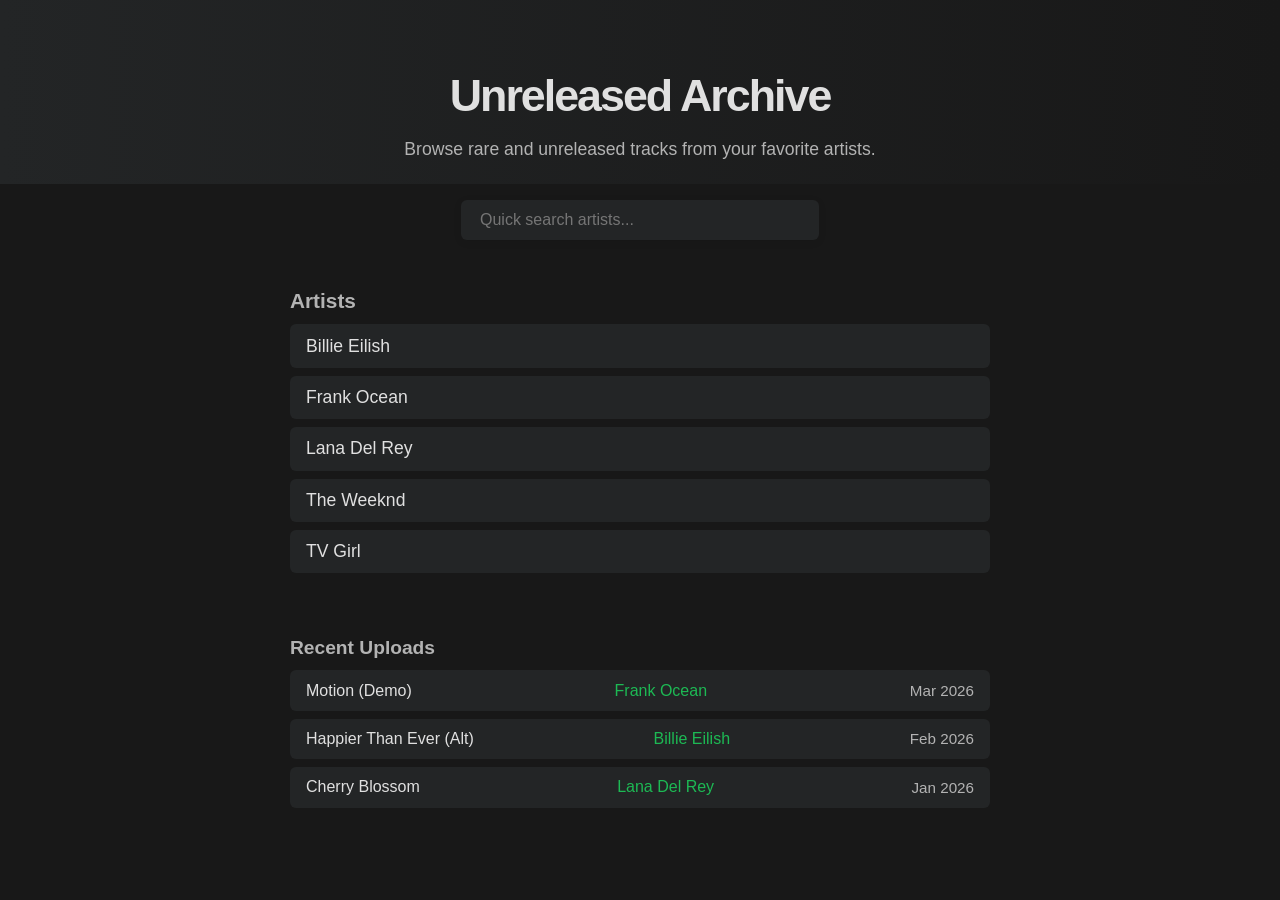
==== index.html @ 892cf3d7 "site build" ====
<!DOCTYPE html>
<html lang="en">
<head>
  <meta charset="UTF-8">
  <meta name="viewport" content="width=device-width, initial-scale=1.0">
  <title>Unreleased Archive</title>
  <link rel="stylesheet" href="assets/css/styles.css">
</head>
<body class="dark-theme">
  <header class="hero-header">
    <h1>Unreleased Archive</h1>
    <p class="site-desc">Browse rare and unreleased tracks from your favorite artists.</p>
  </header>
  <section class="search-section">
    <input type="text" id="artist-search" placeholder="Quick search artists..." autocomplete="off">
  </section>
  <section class="artists-list">
    <h2>Artists</h2>
    <div id="artists-rows">
      <a href="artists/billie-eilish.html" class="artist-row">Billie Eilish</a>
      <a href="artists/frank-ocean.html" class="artist-row">Frank Ocean</a>
      <a href="artists/lana-del-rey.html" class="artist-row">Lana Del Rey</a>
      <a href="artists/the-weeknd.html" class="artist-row">The Weeknd</a>
      <a href="artists/tv-girl.html" class="artist-row">TV Girl</a>
    </div>
  </section>
  <section class="recent-uploads">
    <h2>Recent Uploads</h2>
    <div class="recent-tracks">
      <div class="recent-track">
        <span class="track-title">Motion (Demo)</span>
        <span class="track-artist">Frank Ocean</span>
        <span class="track-date">Mar 2026</span>
      </div>
      <div class="recent-track">
        <span class="track-title">Happier Than Ever (Alt)</span>
        <span class="track-artist">Billie Eilish</span>
        <span class="track-date">Feb 2026</span>
      </div>
      <div class="recent-track">
        <span class="track-title">Cherry Blossom</span>
        <span class="track-artist">Lana Del Rey</span>
        <span class="track-date">Jan 2026</span>
      </div>
    </div>
  </section>
  <script src="assets/js/main.js"></script>
</body>
</html>
---- assets/css/styles.css ----
body.dark-theme {
  background: #181818;
  color: #e0e0e0;
  font-family: 'Inter', 'Segoe UI', Arial, sans-serif;
  margin: 0;
  min-height: 100vh;
}
.hero-header {
  padding: 2.5rem 1.5rem 1rem 1.5rem;
  background: linear-gradient(90deg, #232526 0%, #181818 100%);
  text-align: center;
}
.hero-header h1 {
  font-size: 2.8rem;
  font-weight: 700;
  letter-spacing: -2px;
  margin-bottom: 0.5rem;
}
.site-desc {
  font-size: 1.1rem;
  color: #b3b3b3;
  margin-bottom: 0.5rem;
}
.search-section {
  display: flex;
  justify-content: center;
  padding: 1rem 0;
}
#artist-search {
  background: #232526;
  color: #e0e0e0;
  border: none;
  border-radius: 6px;
  padding: 0.7rem 1.2rem;
  font-size: 1rem;
  width: 320px;
  outline: none;
  transition: box-shadow 0.2s;
  box-shadow: 0 2px 8px rgba(0,0,0,0.08);
}
#artist-search:focus {
  box-shadow: 0 0 0 2px #1db954;
}
.artists-list {
  max-width: 700px;
  margin: 0 auto;
  padding: 1rem 0 0 0;
}
.artists-list h2 {
  font-size: 1.3rem;
  margin-bottom: 0.7rem;
  color: #b3b3b3;
}
#artists-rows {
  display: grid;
  grid-template-columns: 1fr;
  gap: 0.5rem;
}
.artist-row {
  display: flex;
  align-items: center;
  padding: 0.7rem 1rem;
  background: #232526;
  border-radius: 6px;
  color: #e0e0e0;
  text-decoration: none;
  font-size: 1.1rem;
  transition: background 0.2s, transform 0.2s;
}
.artist-row:hover {
  background: #1db954;
  color: #181818;
  transform: scale(1.03);
}
.recent-uploads {
  max-width: 700px;
  margin: 2rem auto 0 auto;
  padding: 1rem 0;
}
.recent-uploads h2 {
  font-size: 1.2rem;
  color: #b3b3b3;
  margin-bottom: 0.7rem;
}
.recent-tracks {
  display: grid;
  grid-template-columns: 1fr;
  gap: 0.5rem;
}
.recent-track {
  display: flex;
  justify-content: space-between;
  align-items: center;
  background: #232526;
  border-radius: 6px;
  padding: 0.7rem 1rem;
  font-size: 1rem;
  color: #e0e0e0;
  transition: background 0.2s;
}
.recent-track:hover {
  background: #282828;
}
.track-title {
  font-weight: 500;
}
.track-artist {
  color: #1db954;
  font-weight: 400;
}
.track-date {
  color: #b3b3b3;
  font-size: 0.95rem;
}
@media (max-width: 600px) {
  .hero-header h1 {
    font-size: 2rem;
  }
  #artist-search {
    width: 100%;
/* Artist page styles */
.artist-header {
  padding: 2rem 1.5rem 1rem 1.5rem;
  background: linear-gradient(90deg, #232526 0%, #181818 100%);
  text-align: center;
}
.artist-header h1 {
  font-size: 2.2rem;
  font-weight: 700;
  margin-bottom: 0.5rem;
}
.back-link {
  color: #1db954;
  text-decoration: none;
  font-size: 1rem;
  margin-top: 0.5rem;
  display: inline-block;
  transition: color 0.2s;
}
.back-link:hover {
  color: #e0e0e0;
}
.discography-section {
  max-width: 800px;
  margin: 2rem auto 0 auto;
  padding: 1rem 0;
}
.discography-section h2 {
  font-size: 1.3rem;
  color: #b3b3b3;
  margin-bottom: 1rem;
}
.albums-list {
  display: grid;
  grid-template-columns: repeat(auto-fit, minmax(320px, 1fr));
  gap: 1.2rem;
}
.album-block {
  background: #232526;
  border-radius: 10px;
  display: flex;
  align-items: center;
  padding: 1rem;
  cursor: pointer;
  transition: background 0.2s, box-shadow 0.2s, transform 0.2s;
  box-shadow: 0 2px 8px rgba(0,0,0,0.08);
  position: relative;
}
.album-block:hover {
  background: #1db954;
  color: #181818;
  transform: scale(1.03);
}
.album-cover {
  width: 70px;
  height: 70px;
  object-fit: cover;
  border-radius: 8px;
  margin-right: 1.2rem;
  box-shadow: 0 2px 8px rgba(0,0,0,0.12);
}
.album-info {
  flex: 1;
  display: flex;
  flex-direction: column;
  gap: 0.2rem;
}
.album-title {
  font-size: 1.1rem;
  font-weight: 600;
}
.album-year {
  color: #b3b3b3;
  font-size: 0.98rem;
}
.album-tracks {
  color: #1db954;
  font-size: 0.98rem;
}
.tracklist {
  width: 100%;
  margin-top: 1rem;
  background: #181818;
  border-radius: 8px;
  box-shadow: 0 2px 8px rgba(0,0,0,0.08);
  padding: 0.7rem 0.5rem;
  animation: fadeIn 0.3s;
}
@keyframes fadeIn {
  from { opacity: 0; transform: translateY(-10px); }
  to { opacity: 1; transform: translateY(0); }
}
.tracklist-table {
  width: 100%;
  border-collapse: collapse;
  font-size: 1rem;
}
.tracklist-table th, .tracklist-table td {
  padding: 0.5rem 0.7rem;
  text-align: left;
}
.tracklist-table th {
  color: #b3b3b3;
  font-weight: 500;
}
.tracklist-table tr {
  transition: background 0.2s;
}
.tracklist-table tr:hover {
  background: #232526;
}
.play-btn {
  width: 28px;
  height: 28px;
  background: none;
  border: none;
  cursor: pointer;
  display: flex;
  align-items: center;
  justify-content: center;
  border-radius: 50%;
  transition: background 0.2s;
}
.play-btn::before {
  content: '';
  display: block;
  width: 0;
  height: 0;
  border-left: 16px solid #1db954;
  border-top: 10px solid transparent;
  border-bottom: 10px solid transparent;
}
.play-btn:hover {
  background: #1db954;
}
.play-btn:hover::before {
  border-left-color: #181818;
}
@media (max-width: 600px) {
  .albums-list {
    grid-template-columns: 1fr;
  }
  .album-block {
    flex-direction: column;
    align-items: flex-start;
    padding: 0.7rem;
  }
  .album-cover {
    margin-right: 0;
    margin-bottom: 0.7rem;
  }
}
    min-width: 0;
  }
  .artists-list, .recent-uploads {
    max-width: 98vw;
    padding: 0.5rem;
  }
}
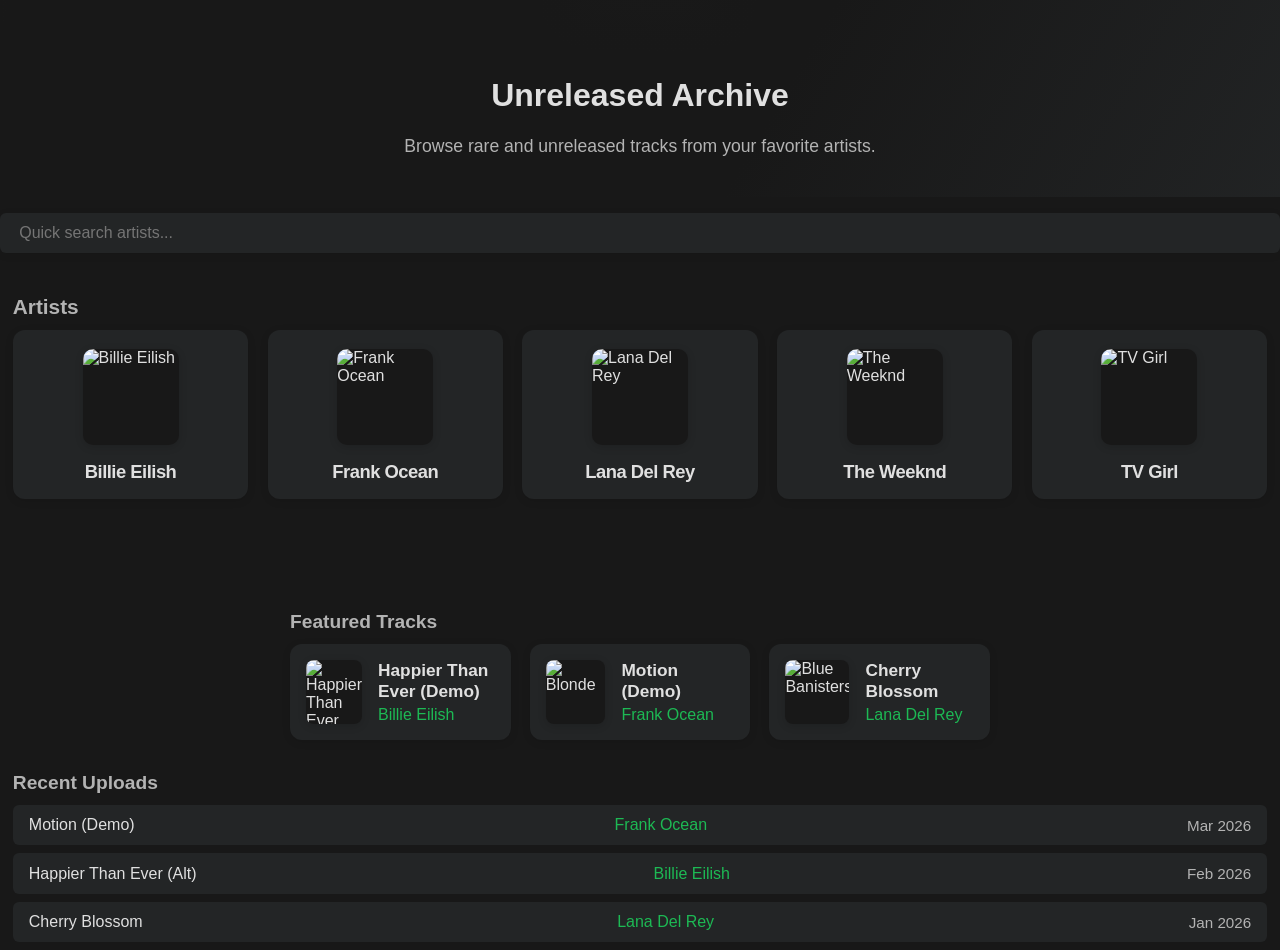
==== commit 9c10d670: "UI redesign" ====
--- a/index.html
+++ b/index.html
@@ -8,6 +8,10 @@
 </head>
 <body class="dark-theme">
   <header class="hero-header">
+    <div class="hero-bg">
+      <img src="https://images.unsplash.com/photo-1465101046530-73398c7f1d49?auto=format&fit=crop&w=1200&q=80" alt="Music Background" class="hero-img">
+      <div class="hero-gradient"></div>
+    </div>
     <h1>Unreleased Archive</h1>
     <p class="site-desc">Browse rare and unreleased tracks from your favorite artists.</p>
   </header>
@@ -16,15 +20,56 @@
   </section>
   <section class="artists-list">
     <h2>Artists</h2>
-    <div id="artists-rows">
-      <a href="artists/billie-eilish.html" class="artist-row">Billie Eilish</a>
-      <a href="artists/frank-ocean.html" class="artist-row">Frank Ocean</a>
-      <a href="artists/lana-del-rey.html" class="artist-row">Lana Del Rey</a>
-      <a href="artists/the-weeknd.html" class="artist-row">The Weeknd</a>
-      <a href="artists/tv-girl.html" class="artist-row">TV Girl</a>
+    <div class="artist-grid">
+      <a href="artists/billie-eilish.html" class="artist-card">
+        <img src="assets/images/artists/BE.jpg" alt="Billie Eilish" class="artist-thumb">
+        <span class="artist-name">Billie Eilish</span>
+      </a>
+      <a href="artists/frank-ocean.html" class="artist-card">
+        <img src="assets/images/artists/fo.jpg" alt="Frank Ocean" class="artist-thumb">
+        <span class="artist-name">Frank Ocean</span>
+      </a>
+      <a href="artists/lana-del-rey.html" class="artist-card">
+        <img src="assets/images/artists/ldr.jpg" alt="Lana Del Rey" class="artist-thumb">
+        <span class="artist-name">Lana Del Rey</span>
+      </a>
+      <a href="artists/the-weeknd.html" class="artist-card">
+        <img src="assets/images/artists/tw.jpg" alt="The Weeknd" class="artist-thumb">
+        <span class="artist-name">The Weeknd</span>
+      </a>
+      <a href="artists/tv-girl.html" class="artist-card">
+        <img src="assets/images/artists/tvg.jpg" alt="TV Girl" class="artist-thumb">
+        <span class="artist-name">TV Girl</span>
+      </a>
     </div>
   </section>
   <section class="recent-uploads">
+      <section class="featured-tracks">
+        <h2>Featured Tracks</h2>
+        <div class="featured-tracks-list">
+          <div class="featured-track">
+            <img src="https://upload.wikimedia.org/wikipedia/en/6/6e/Billie_Eilish_-_Happier_Than_Ever.png" alt="Happier Than Ever" class="featured-cover">
+            <div class="featured-info">
+              <span class="featured-title">Happier Than Ever (Demo)</span>
+              <span class="featured-artist">Billie Eilish</span>
+            </div>
+          </div>
+          <div class="featured-track">
+            <img src="https://upload.wikimedia.org/wikipedia/en/9/9a/Frank_Ocean_-_Blonde.png" alt="Blonde" class="featured-cover">
+            <div class="featured-info">
+              <span class="featured-title">Motion (Demo)</span>
+              <span class="featured-artist">Frank Ocean</span>
+            </div>
+          </div>
+          <div class="featured-track">
+            <img src="https://upload.wikimedia.org/wikipedia/en/7/7b/Lana_Del_Rey_-_Blue_Banisters.png" alt="Blue Banisters" class="featured-cover">
+            <div class="featured-info">
+              <span class="featured-title">Cherry Blossom</span>
+              <span class="featured-artist">Lana Del Rey</span>
+            </div>
+          </div>
+        </div>
+      </section>
     <h2>Recent Uploads</h2>
     <div class="recent-tracks">
       <div class="recent-track">
--- a/assets/css/styles.css
+++ b/assets/css/styles.css
@@ -6,9 +6,43 @@
   min-height: 100vh;
 }
 .hero-header {
-  padding: 2.5rem 1.5rem 1rem 1.5rem;
-  background: linear-gradient(90deg, #232526 0%, #181818 100%);
+  position: relative;
+  padding: 3.5rem 1.5rem 2rem 1.5rem;
   text-align: center;
+  overflow: hidden;
+}
+.hero-bg {
+  position: absolute;
+  top: 0;
+  left: 0;
+  width: 100%;
+  height: 100%;
+  z-index: 0;
+  overflow: hidden;
+}
+.hero-img {
+  width: 100%;
+  height: 100%;
+  object-fit: cover;
+  filter: blur(18px) brightness(0.7);
+  transform: scale(1.08);
+  position: absolute;
+  top: 0;
+  left: 0;
+}
+.hero-gradient {
+  position: absolute;
+  top: 0;
+  left: 0;
+  width: 100%;
+  height: 100%;
+  background: linear-gradient(120deg, rgba(24,24,24,0.92) 60%, rgba(35,37,38,0.85) 100%);
+  z-index: 1;
+}
+.hero-header h1, .hero-header .site-desc {
+  position: relative;
+  z-index: 2;
+}
 }
 .hero-header h1 {
   font-size: 2.8rem;
@@ -51,28 +85,117 @@
   margin-bottom: 0.7rem;
   color: #b3b3b3;
 }
-#artists-rows {
+/* Artist grid redesign */
+.artist-grid {
   display: grid;
-  grid-template-columns: 1fr;
-  gap: 0.5rem;
-}
-.artist-row {
-  display: flex;
+  grid-template-columns: repeat(auto-fit, minmax(220px, 1fr));
+  gap: 1.2rem;
+  margin-top: 0.5rem;
+}
+.artist-card {
+  display: flex;
+  flex-direction: column;
   align-items: center;
-  padding: 0.7rem 1rem;
   background: #232526;
-  border-radius: 6px;
-  color: #e0e0e0;
+  border-radius: 12px;
   text-decoration: none;
-  font-size: 1.1rem;
-  transition: background 0.2s, transform 0.2s;
-}
-.artist-row:hover {
+  color: #e0e0e0;
+  padding: 1.2rem 0.7rem 1rem 0.7rem;
+  box-shadow: 0 2px 8px rgba(0,0,0,0.10);
+  transition: background 0.2s, transform 0.2s, box-shadow 0.2s;
+  cursor: pointer;
+}
+.artist-card:hover {
   background: #1db954;
   color: #181818;
-  transform: scale(1.03);
+  transform: translateY(-4px) scale(1.04);
+  box-shadow: 0 6px 18px rgba(29,185,84,0.12);
+}
+.artist-thumb {
+  width: 96px;
+  height: 96px;
+  object-fit: cover;
+  border-radius: 10px;
+  margin-bottom: 0.8rem;
+  box-shadow: 0 2px 8px rgba(0,0,0,0.14);
+  background: #181818;
+}
+.artist-name {
+  font-size: 1.15rem;
+  font-weight: 600;
+  letter-spacing: -0.5px;
+  margin-top: 0.2rem;
+  text-align: center;
+  color: inherit;
 }
 .recent-uploads {
+  .featured-tracks {
+    max-width: 700px;
+    margin: 2rem auto 0 auto;
+    padding: 1rem 0;
+  }
+  .featured-tracks h2 {
+    font-size: 1.2rem;
+    color: #b3b3b3;
+    margin-bottom: 0.7rem;
+  }
+  .featured-tracks-list {
+    display: grid;
+    grid-template-columns: repeat(auto-fit, minmax(220px, 1fr));
+    gap: 1.2rem;
+  }
+  .featured-track {
+    display: flex;
+    align-items: center;
+    background: #232526;
+    border-radius: 12px;
+    padding: 1rem;
+    box-shadow: 0 2px 8px rgba(0,0,0,0.10);
+    transition: background 0.2s, box-shadow 0.2s;
+  }
+  .featured-track:hover {
+    background: #1db954;
+    color: #181818;
+    box-shadow: 0 6px 18px rgba(29,185,84,0.12);
+  }
+  .featured-cover {
+    width: 64px;
+    height: 64px;
+    object-fit: cover;
+    border-radius: 8px;
+    margin-right: 1rem;
+    box-shadow: 0 2px 8px rgba(0,0,0,0.14);
+    background: #181818;
+  }
+  .featured-info {
+    display: flex;
+    flex-direction: column;
+    gap: 0.2rem;
+  }
+  .featured-title {
+    font-size: 1.08rem;
+    font-weight: 600;
+    color: #e0e0e0;
+  }
+  .featured-artist {
+    font-size: 1rem;
+    color: #1db954;
+    font-weight: 500;
+  }
+  @media (max-width: 600px) {
+    .featured-tracks-list {
+      grid-template-columns: 1fr;
+      gap: 0.7rem;
+    }
+    .featured-track {
+      padding: 0.8rem 0.5rem 0.7rem 0.5rem;
+    }
+    .featured-cover {
+      width: 48px;
+      height: 48px;
+      margin-right: 0.7rem;
+    }
+  }
   max-width: 700px;
   margin: 2rem auto 0 auto;
   padding: 1rem 0;
@@ -113,6 +236,18 @@
   font-size: 0.95rem;
 }
 @media (max-width: 600px) {
+    .artist-grid {
+      grid-template-columns: 1fr;
+      gap: 0.7rem;
+    }
+    .artist-card {
+      padding: 0.8rem 0.5rem 0.7rem 0.5rem;
+    }
+    .artist-thumb {
+      width: 72px;
+      height: 72px;
+    }
+  }
   .hero-header h1 {
     font-size: 2rem;
   }
@@ -152,59 +287,73 @@
 }
 .albums-list {
   display: grid;
-  grid-template-columns: repeat(auto-fit, minmax(320px, 1fr));
-  gap: 1.2rem;
+  grid-template-columns: repeat(auto-fit, minmax(260px, 1fr));
+  gap: 1.5rem;
+  margin-top: 1.2rem;
 }
 .album-block {
   background: #232526;
-  border-radius: 10px;
-  display: flex;
+  border-radius: 16px;
+  display: flex;
+  flex-direction: column;
   align-items: center;
-  padding: 1rem;
+  padding: 1.3rem 1rem 1rem 1rem;
   cursor: pointer;
   transition: background 0.2s, box-shadow 0.2s, transform 0.2s;
-  box-shadow: 0 2px 8px rgba(0,0,0,0.08);
+  box-shadow: 0 4px 16px rgba(0,0,0,0.12);
   position: relative;
+  overflow: hidden;
+}
 }
 .album-block:hover {
   background: #1db954;
   color: #181818;
-  transform: scale(1.03);
+  transform: translateY(-4px) scale(1.04);
+  box-shadow: 0 8px 24px rgba(29,185,84,0.14);
 }
 .album-cover {
-  width: 70px;
-  height: 70px;
+  width: 120px;
+  height: 120px;
   object-fit: cover;
-  border-radius: 8px;
-  margin-right: 1.2rem;
-  box-shadow: 0 2px 8px rgba(0,0,0,0.12);
+  border-radius: 12px;
+  margin-bottom: 1rem;
+  box-shadow: 0 4px 16px rgba(0,0,0,0.16);
+  background: #181818;
 }
 .album-info {
-  flex: 1;
+  width: 100%;
   display: flex;
   flex-direction: column;
-  gap: 0.2rem;
+  align-items: center;
+  gap: 0.3rem;
+  margin-bottom: 0.7rem;
 }
 .album-title {
-  font-size: 1.1rem;
-  font-weight: 600;
+  font-size: 1.18rem;
+  font-weight: 700;
+  letter-spacing: -0.5px;
+  color: #e0e0e0;
+  text-align: center;
 }
 .album-year {
   color: #b3b3b3;
-  font-size: 0.98rem;
+  font-size: 1rem;
+  font-weight: 500;
 }
 .album-tracks {
   color: #1db954;
-  font-size: 0.98rem;
+  font-size: 1rem;
+  font-weight: 500;
 }
 .tracklist {
   width: 100%;
-  margin-top: 1rem;
-  background: #181818;
-  border-radius: 8px;
-  box-shadow: 0 2px 8px rgba(0,0,0,0.08);
+  margin-top: 0.7rem;
+  background: rgba(24,24,24,0.96);
+  border-radius: 12px;
+  box-shadow: 0 2px 8px rgba(0,0,0,0.10);
   padding: 0.7rem 0.5rem;
   animation: fadeIn 0.3s;
+  backdrop-filter: blur(2px);
 }
 @keyframes fadeIn {
   from { opacity: 0; transform: translateY(-10px); }
@@ -261,19 +410,15 @@
     grid-template-columns: 1fr;
   }
   .album-block {
-    flex-direction: column;
-    align-items: flex-start;
-    padding: 0.7rem;
+    padding: 0.8rem 0.5rem 0.7rem 0.5rem;
   }
   .album-cover {
-    margin-right: 0;
+    width: 72px;
+    height: 72px;
     margin-bottom: 0.7rem;
   }
 }
-    min-width: 0;
-  }
   .artists-list, .recent-uploads {
     max-width: 98vw;
     padding: 0.5rem;
-  }
-}+  }
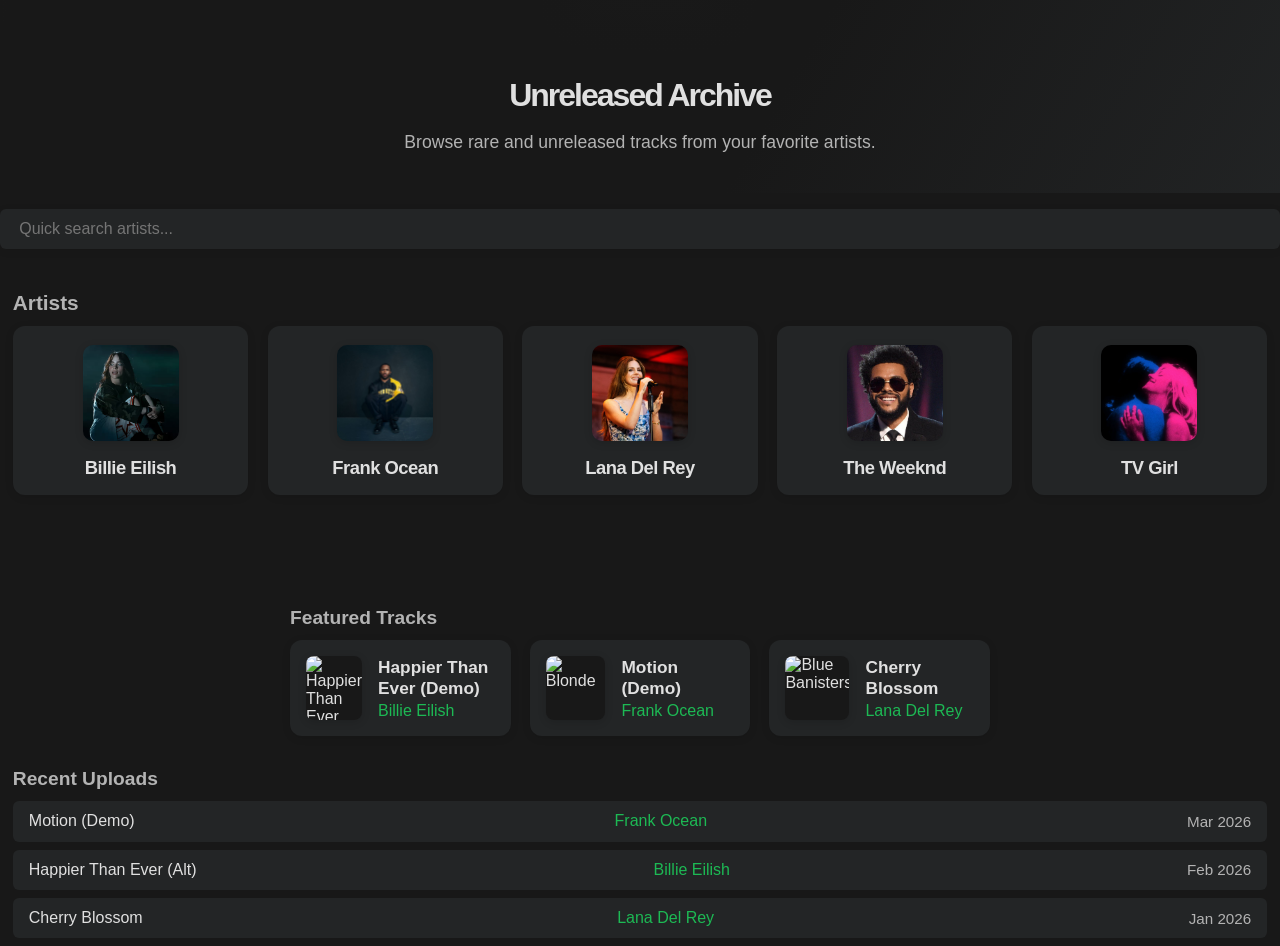
==== commit c89b8788: "fix image paths" ====
--- a/index.html
+++ b/index.html
@@ -22,23 +22,23 @@
     <h2>Artists</h2>
     <div class="artist-grid">
       <a href="artists/billie-eilish.html" class="artist-card">
-        <img src="assets/images/artists/BE.jpg" alt="Billie Eilish" class="artist-thumb">
+        <img src="assets/images/be.png" alt="Billie Eilish" class="artist-thumb">
         <span class="artist-name">Billie Eilish</span>
       </a>
       <a href="artists/frank-ocean.html" class="artist-card">
-        <img src="assets/images/artists/fo.jpg" alt="Frank Ocean" class="artist-thumb">
+        <img src="assets/images/fo.jpeg" alt="Frank Ocean" class="artist-thumb">
         <span class="artist-name">Frank Ocean</span>
       </a>
       <a href="artists/lana-del-rey.html" class="artist-card">
-        <img src="assets/images/artists/ldr.jpg" alt="Lana Del Rey" class="artist-thumb">
+        <img src="assets/images/ldr.png" alt="Lana Del Rey" class="artist-thumb">
         <span class="artist-name">Lana Del Rey</span>
       </a>
       <a href="artists/the-weeknd.html" class="artist-card">
-        <img src="assets/images/artists/tw.jpg" alt="The Weeknd" class="artist-thumb">
+        <img src="assets/images/tw.jpg" alt="The Weeknd" class="artist-thumb">
         <span class="artist-name">The Weeknd</span>
       </a>
       <a href="artists/tv-girl.html" class="artist-card">
-        <img src="assets/images/artists/tvg.jpg" alt="TV Girl" class="artist-thumb">
+        <img src="assets/images/tvg.jpg" alt="TV Girl" class="artist-thumb">
         <span class="artist-name">TV Girl</span>
       </a>
     </div>
--- a/assets/css/styles.css
+++ b/assets/css/styles.css
@@ -43,7 +43,7 @@
   position: relative;
   z-index: 2;
 }
-}
+
 .hero-header h1 {
   font-size: 2.8rem;
   font-weight: 700;
